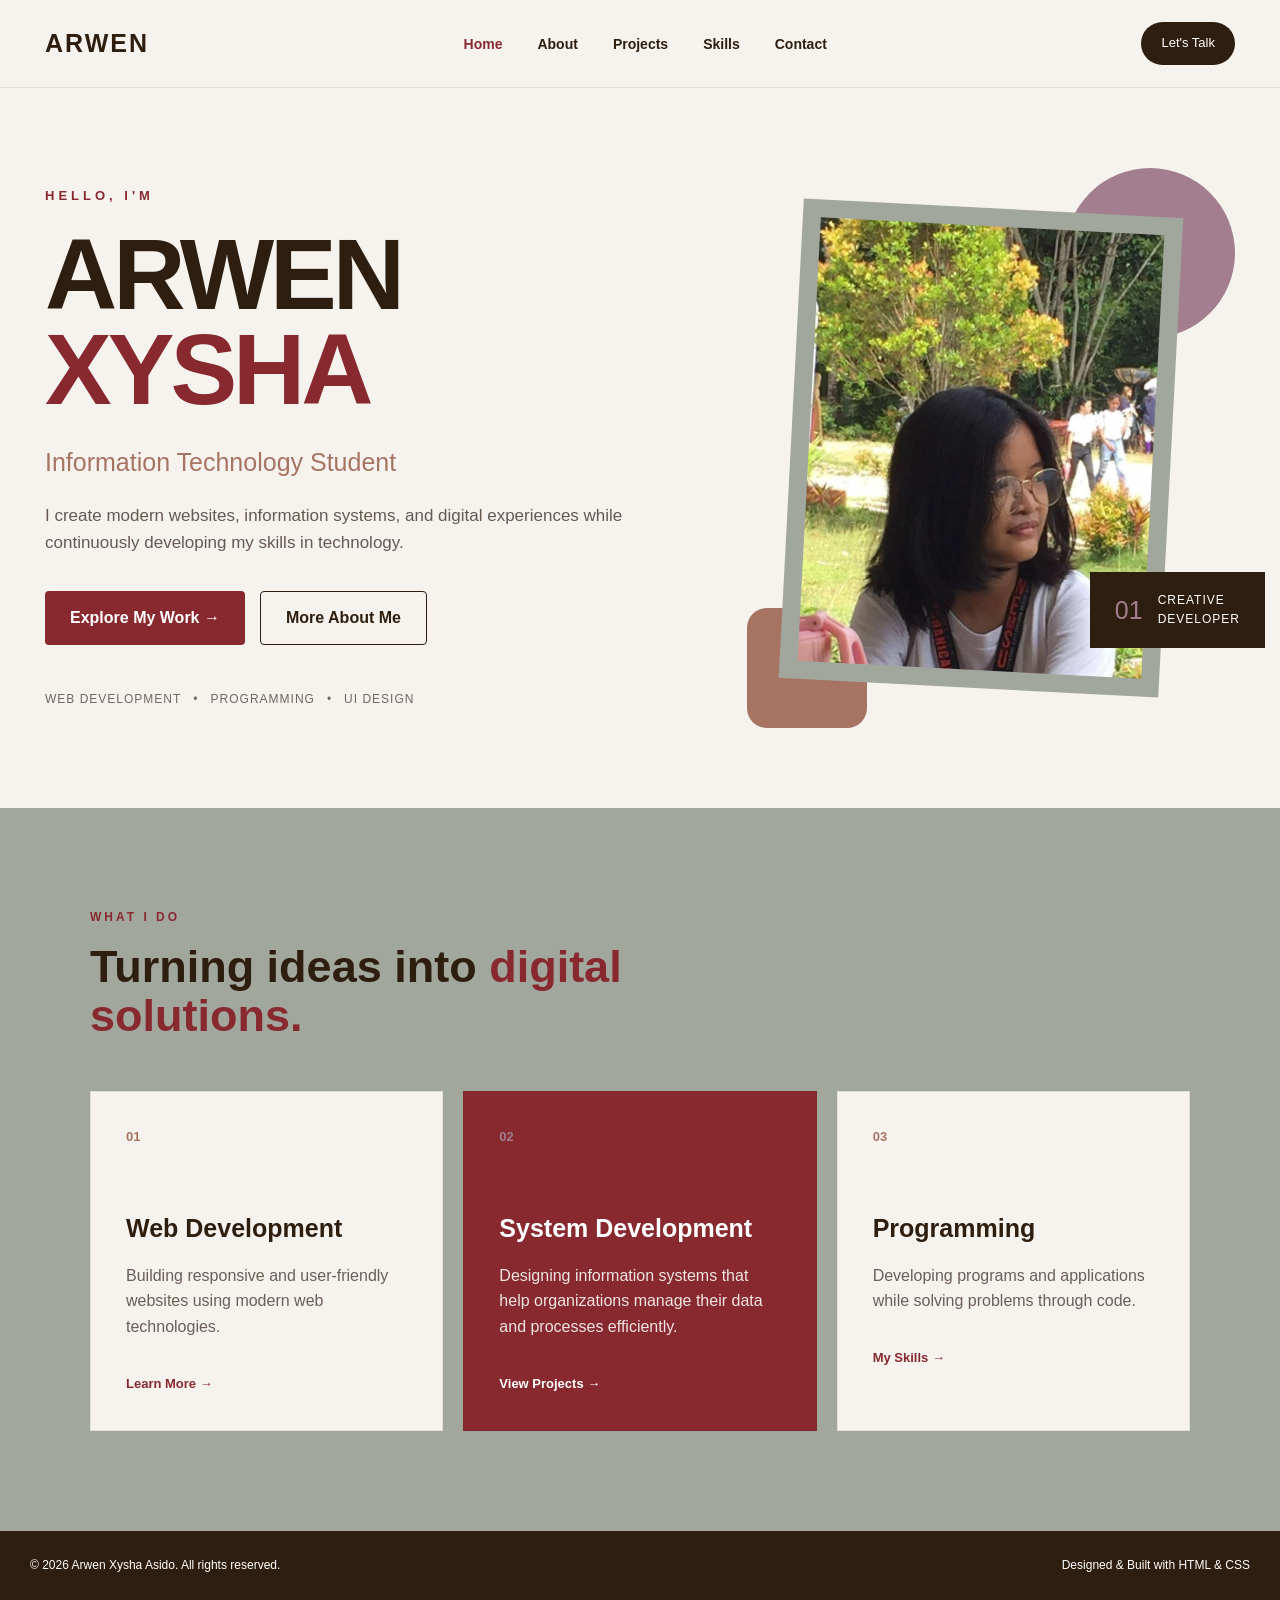
==== index.html @ 7ad093fd "Add files via upload" ====
<!DOCTYPE html>
<html lang="en">

<head>
    <meta charset="UTF-8">
    <meta name="viewport" content="width=device-width, initial-scale=1.0">
    <title>Portfolio | Home</title>

    <link rel="stylesheet" href="css/style.css">
</head>

<body>

    <!-- NAVIGATION -->

    <header>
        <nav class="navbar">

            <a href="index.html" class="logo">
                ARWEN<span></span>
            </a>

            <ul class="nav-links">
                <li><a href="index.html" class="active">Home</a></li>
                <li><a href="about.html">About</a></li>
                <li><a href="projects.html">Projects</a></li>
                <li><a href="skills.html">Skills</a></li>
                <li><a href="contact.html">Contact</a></li>
            </ul>

            <a href="contact.html" class="nav-button">
                Let's Talk
            </a>

        </nav>
    </header>


    <!-- HERO -->

    <main>

        <section class="hero">

            <div class="hero-content">

                <p class="small-title">
                    HELLO, I'M
                </p>

                <h1>
                    ARWEN <span>XYSHA</span>
                </h1>

                <h2>
                    Information Technology Student
                </h2>

                <p class="hero-description">
                    I create modern websites, information systems,
                    and digital experiences while continuously
                    developing my skills in technology.
                </p>

                <div class="hero-buttons">

                    <a href="projects.html" class="primary-btn">
                        Explore My Work →
                    </a>

                    <a href="about.html" class="secondary-btn">
                        More About Me
                    </a>

                </div>

                <div class="social-text">
                    <span>Web Development</span>
                    <span>•</span>
                    <span>Programming</span>
                    <span>•</span>
                    <span>UI Design</span>
                </div>

            </div>


            <!-- PROFILE -->

            <div class="hero-profile">

                <div class="decor decor-one"></div>
                <div class="decor decor-two"></div>

                <div class="profile-frame">

                    <img
                        src="profile photo.jpg"
                        alt="Profile Picture"
                    >

                </div>

                <div class="profile-label">
                    <span>01</span>
                    <p>Creative<br>Developer</p>
                </div>

            </div>

        </section>


        <!-- INTRODUCTION -->

        <section class="intro-section">

            <div class="section-title">

                <p>WHAT I DO</p>

                <h2>
                    Turning ideas into
                    <span>digital solutions.</span>
                </h2>

            </div>


            <div class="service-grid">

                <div class="service-card">

                    <div class="service-number">
                        01
                    </div>

                    <h3>
                        Web Development
                    </h3>

                    <p>
                        Building responsive and user-friendly
                        websites using modern web technologies.
                    </p>

                    <a href="skills.html">
                        Learn More →
                    </a>

                </div>


                <div class="service-card featured">

                    <div class="service-number">
                        02
                    </div>

                    <h3>
                        System Development
                    </h3>

                    <p>
                        Designing information systems that help
                        organizations manage their data and
                        processes efficiently.
                    </p>

                    <a href="projects.html">
                        View Projects →
                    </a>

                </div>


                <div class="service-card">

                    <div class="service-number">
                        03
                    </div>

                    <h3>
                        Programming
                    </h3>

                    <p>
                        Developing programs and applications
                        while solving problems through code.
                    </p>

                    <a href="skills.html">
                        My Skills →
                    </a>

                </div>

            </div>

        </section>

    </main>


    <!-- FOOTER -->

    <footer>

        <p>
            © 2026 Arwen Xysha Asido. All rights reserved.
        </p>

        <p>
            Designed & Built with HTML & CSS
        </p>

    </footer>

</body>

</html>
---- css/style.css ----
/* =====================================
   COLOR PALETTE
===================================== */

:root {

    --sage: #A2A79E;

    --mauve: #A27E8E;

    --brown: #A77464;

    --burgundy: #88292F;

    --dark: #2E1E0F;

    --cream: #F6F3EF;

    --white: #FFFFFF;

}


/* =====================================
   RESET
===================================== */

* {
    margin: 0;
    padding: 0;
    box-sizing: border-box;
}

html {
    scroll-behavior: smooth;
}

body {

    font-family:
        Arial,
        Helvetica,
        sans-serif;

    background: var(--cream);

    color: var(--dark);

    line-height: 1.6;
}

a {
    text-decoration: none;
    color: inherit;
}


/* =====================================
   NAVIGATION
===================================== */

header {

    width: 100%;

    background:
        rgba(246, 243, 239, 0.95);

    border-bottom:
        1px solid rgba(46, 30, 15, 0.1);

    position: sticky;

    top: 0;

    z-index: 1000;

}

.navbar {

    max-width: 1250px;

    margin: auto;

    padding:
        22px 30px;

    display: flex;

    justify-content:
        space-between;

    align-items: center;

}


.logo {

    font-size: 25px;

    font-weight: 900;

    letter-spacing: 2px;

}

.logo span {
    color: var(--burgundy);
}


.nav-links {

    display: flex;

    gap: 35px;

    list-style: none;

}

.nav-links a {

    font-size: 14px;

    font-weight: 600;

    color: var(--dark);

    transition: 0.3s;

}

.nav-links a:hover,
.nav-links a.active {

    color: var(--burgundy);

}


.nav-button {

    padding:
        11px 20px;

    background:
        var(--dark);

    color:
        var(--white);

    border-radius:
        30px;

    font-size:
        13px;

    transition:
        0.3s;

}

.nav-button:hover {
    background: var(--burgundy);
}


/* =====================================
   HERO
===================================== */

.hero {

    max-width:
        1250px;

    min-height:
        720px;

    margin:
        auto;

    padding:
        80px 30px;

    display:
        grid;

    grid-template-columns:
        1.1fr 0.9fr;

    align-items:
        center;

    gap:
        60px;

}


.small-title {

    color:
        var(--burgundy);

    font-size:
        13px;

    font-weight:
        bold;

    letter-spacing:
        4px;

    margin-bottom:
        20px;

}


.hero h1 {

    font-size:
        clamp(55px, 8vw, 100px);

    line-height:
        0.95;

    letter-spacing:
        -4px;

    margin-bottom:
        25px;

}


.hero h1 span {
    color:
        var(--burgundy);
}


.hero h2 {

    font-size:
        25px;

    font-weight:
        500;

    color:
        var(--brown);

    margin-bottom:
        20px;

}


.hero-description {

    max-width:
        580px;

    color:
        #665950;

    font-size:
        17px;

}


.hero-buttons {

    display:
        flex;

    gap:
        15px;

    margin-top:
        35px;

}


.primary-btn {

    background:
        var(--burgundy);

    color:
        var(--white);

    padding:
        14px 25px;

    border-radius:
        4px;

    font-weight:
        bold;

    transition:
        0.3s;

}

.primary-btn:hover {

    background:
        var(--dark);

    transform:
        translateY(-3px);

}


.secondary-btn {

    border:
        1px solid var(--dark);

    padding:
        13px 25px;

    border-radius:
        4px;

    font-weight:
        bold;

    transition:
        0.3s;

}

.secondary-btn:hover {

    background:
        var(--dark);

    color:
        var(--white);

}


.social-text {

    display:
        flex;

    gap:
        12px;

    margin-top:
        45px;

    color:
        #74665d;

    font-size:
        12px;

    text-transform:
        uppercase;

    letter-spacing:
        1px;

}


/* =====================================
   PROFILE
===================================== */

.hero-profile {

    position:
        relative;

    display:
        flex;

    justify-content:
        center;

    align-items:
        center;

}


.profile-frame {

    width:
        380px;

    height:
        480px;

    background:
        var(--sage);

    padding:
        18px;

    transform:
        rotate(3deg);

    position:
        relative;

    z-index:
        2;

}


.profile-frame img {

    width:
        100%;

    height:
        100%;

    object-fit:
        cover;

}


.decor {

    position:
        absolute;

    z-index:
        1;

}


.decor-one {

    width:
        170px;

    height:
        170px;

    background:
        var(--mauve);

    border-radius:
        50%;

    top:
        -40px;

    right:
        0;

}


.decor-two {

    width:
        120px;

    height:
        120px;

    background:
        var(--brown);

    bottom:
        -40px;

    left:
        20px;

    border-radius:
        20px;

}


.profile-label {

    position:
        absolute;

    z-index:
        3;

    right:
        -30px;

    bottom:
        40px;

    background:
        var(--dark);

    color:
        var(--white);

    padding:
        18px 25px;

    display:
        flex;

    align-items:
        center;

    gap:
        15px;

}


.profile-label span {

    font-size:
        25px;

    color:
        var(--mauve);

}


.profile-label p {

    font-size:
        12px;

    text-transform:
        uppercase;

    letter-spacing:
        1px;

}


/* =====================================
   INTRO SECTION
===================================== */

.intro-section {

    background:
        var(--sage);

    padding:
        100px 30px;

}


.section-title {

    max-width:
        1100px;

    margin:
        auto auto 50px;

}


.section-title p,
.section-label {

    color:
        var(--burgundy);

    font-size:
        12px;

    font-weight:
        bold;

    letter-spacing:
        3px;

    margin-bottom:
        15px;

}


.section-title h2 {

    max-width:
        700px;

    font-size:
        45px;

    line-height:
        1.1;

}


.section-title h2 span {

    color:
        var(--burgundy);

}


.service-grid {

    max-width:
        1100px;

    margin:
        auto;

    display:
        grid;

    grid-template-columns:
        repeat(3, 1fr);

    gap:
        20px;

}


.service-card {

    background:
        var(--cream);

    padding:
        35px;

    min-height:
        300px;

    border:
        1px solid rgba(46, 30, 15, 0.1);

    transition:
        0.3s;

}


.service-card:hover {

    transform:
        translateY(-8px);

}


.service-card.featured {

    background:
        var(--burgundy);

    color:
        var(--white);

}


.service-number {

    font-size:
        13px;

    color:
        var(--brown);

    font-weight:
        bold;

    margin-bottom:
        60px;

}


.featured .service-number {
    color:
        var(--mauve);
}


.service-card h3 {

    font-size:
        25px;

    margin-bottom:
        15px;

}


.service-card p {

    color:
        #6c5e55;

    margin-bottom:
        30px;

}


.featured p {
    color:
        #eee5e3;
}


.service-card a {

    color:
        var(--burgundy);

    font-weight:
        bold;

    font-size:
        13px;

}


.featured a {
    color:
        var(--white);
}


/* =====================================
   PAGE INTRO
===================================== */

.page-intro {

    max-width:
        1100px;

    margin:
        auto;

    padding:
        100px 30px 70px;

}


.page-intro p {

    color:
        var(--burgundy);

    font-size:
        12px;

    letter-spacing:
        4px;

    font-weight:
        bold;

}


.page-intro h1 {

    font-size:
        clamp(50px, 8vw, 85px);

    line-height:
        1;

    letter-spacing:
        -3px;

    margin-top:
        20px;

}


.page-intro h1 span {

    color:
        var(--burgundy);

}


/* =====================================
   ABOUT
===================================== */

.about-container {

    max-width:
        1100px;

    margin:
        auto;

    padding:
        30px 30px 100px;

    display:
        grid;

    grid-template-columns:
        400px 1fr;

    gap:
        70px;

    align-items:
        center;

}


.about-image {

    background:
        var(--mauve);

    padding:
        15px;

}


.about-image img {

    width:
        100%;

    height:
        500px;

    object-fit:
        cover;

}


.about-content h2 {

    font-size:
        35px;

    line-height:
        1.2;

    margin-bottom:
        25px;

}


.about-content > p:not(.section-label) {

    color:
        #665950;

    margin-bottom:
        15px;

}


.about-details {

    display:
        grid;

    grid-template-columns:
        repeat(2, 1fr);

    gap:
        20px;

    margin-top:
        35px;

}


.about-details strong {

    color:
        var(--burgundy);

    font-size:
        12px;

    text-transform:
        uppercase;

}


.about-details p {

    font-size:
        14px;

}

/* Social Media Links */
.social-links {
    margin-top: 35px;
    text-align: left;
}

.social-links h3 {
    color: #2E1E0F;
    margin-bottom: 18px;
    font-size: 1.3rem;
}

.social-icons {
    display: flex;
    justify-content: flex-start;
    align-items: center;
    flex-wrap: wrap;
    gap: 12px;
}

.social-icons a {
    text-decoration: none;
    color: #2E1E0F;
    background: #A2A79E;
    padding: 12px 20px;
    border-radius: 30px;
    font-weight: 600;
    transition: 0.3s ease;
}

.social-icons a:hover {
    background: #88292F;
    color: white;
    transform: translateY(-3px);
}
/* =====================================
   PROJECTS
===================================== */

.project-grid {

    max-width:
        1100px;

    margin:
        auto;

    padding:
        20px 30px 100px;

    display:
        grid;

    grid-template-columns:
        repeat(2, 1fr);

    gap:
        20px;

}


.project-card-large {

    min-height:
        390px;

    background:
        var(--sage);

    padding:
        35px;

    display:
        flex;

    flex-direction:
        column;

    justify-content:
        space-between;

    transition:
        0.3s;

}


.project-card-large:hover {

    transform:
        translateY(-8px);

}


.project-card-large.mauve {
    background:
        var(--mauve);
}


.project-card-large.brown {
    background:
        var(--brown);
}


.project-card-large.dark {

    background:
        var(--dark);

    color:
        var(--white);

}


.project-top {

    display:
        flex;

    justify-content:
        space-between;

    font-size:
        11px;

    font-weight:
        bold;

    letter-spacing:
        1px;

}


.project-card-large h2 {

    font-size:
        35px;

    line-height:
        1.1;

    max-width:
        400px;

}


.project-card-large p {

    max-width:
        450px;

    color:
        rgba(46, 30, 15, 0.75);

}


.dark p {
    color:
        #ddd5d0;
}


.project-tags {

    display:
        flex;

    gap:
        8px;

    flex-wrap:
        wrap;

}


.project-tags span {

    border:
        1px solid rgba(46, 30, 15, 0.3);

    padding:
        5px 10px;

    font-size:
        10px;

    text-transform:
        uppercase;

}


.dark .project-tags span {

    border-color:
        rgba(255,255,255,0.3);

}


.project-card-large a {

    font-weight:
        bold;

    font-size:
        13px;

}


/* =====================================
   SKILLS
===================================== */

.skills-container {

    max-width:
        1100px;

    margin:
        auto;

    padding:
        20px 30px 100px;

    display:
        grid;

    grid-template-columns:
        1fr 1fr;

    gap:
        25px;

}


.skills-box {

    background:
        var(--sage);

    padding:
        40px;

}


.soft-box {

    background:
        var(--dark);

    color:
        var(--white);

}


.skills-box h2 {

    font-size:
        35px;

    margin-bottom:
        40px;

}


.skill-item {

    margin-bottom:
        25px;

    position:
        relative;

}


.skill-item > div:first-child {

    font-weight:
        bold;

}


.skill-item strong {

    position:
        absolute;

    right:
        0;

    top:
        0;

    font-size:
        12px;

}


.skill-line {

    width:
        100%;

    height:
        7px;

    background:
        rgba(46,30,15,0.2);

    margin-top:
        8px;

}


.skill-line span {

    display:
        block;

    height:
        100%;

    background:
        var(--burgundy);

}


.soft-grid {

    display:
        grid;

    grid-template-columns:
        repeat(2, 1fr);

    gap:
        10px;

}


.soft-grid div {

    padding:
        18px;

    background:
        rgba(255,255,255,0.08);

    border-left:
        3px solid var(--mauve);

}


/* =====================================
   CONTACT
===================================== */

.contact-container {

    max-width:
        1100px;

    margin:
        auto;

    padding:
        20px 30px 100px;

    display:
        grid;

    grid-template-columns:
        1fr 1fr;

    gap:
        70px;

}


.contact-info h2 {

    font-size:
        45px;

    line-height:
        1.1;

    margin-bottom:
        25px;

}


.contact-info > p:not(.section-label) {

    color:
        #665950;

}


.contact-detail {

    margin-top:
        30px;

    padding-bottom:
        15px;

    border-bottom:
        1px solid rgba(46,30,15,0.15);

}


.contact-detail span {

    display:
        block;

    color:
        var(--burgundy);

    font-size:
        11px;

    font-weight:
        bold;

    text-transform:
        uppercase;

}


.contact-detail strong {

    font-size:
        15px;

}


.contact-form {

    background:
        var(--sage);

    padding:
        40px;

}


.contact-form label {

    display:
        block;

    font-size:
        12px;

    font-weight:
        bold;

    margin-bottom:
        7px;

}


.contact-form input,
.contact-form textarea {

    width:
        100%;

    padding:
        14px;

    margin-bottom:
        20px;

    border:
        1px solid rgba(46,30,15,0.2);

    background:
        var(--cream);

    font-family:
        inherit;

    outline:
        none;

}


.contact-form input:focus,
.contact-form textarea:focus {

    border-color:
        var(--burgundy);

}


.contact-form button {

    width:
        100%;

    padding:
        15px;

    border:
        none;

    background:
        var(--burgundy);

    color:
        var(--white);

    font-weight:
        bold;

    cursor:
        pointer;

    transition:
        0.3s;

}


.contact-form button:hover {

    background:
        var(--dark);

}


/* =====================================
   FOOTER
===================================== */

footer {

    background:
        var(--dark);

    color:
        var(--white);

    padding:
        25px 30px;

    display:
        flex;

    justify-content:
        space-between;

    font-size:
        12px;

}


/* =====================================
   TABLET
===================================== */

@media (max-width: 900px) {

    .nav-button {
        display:
            none;
    }

    .hero {

        grid-template-columns:
            1fr;

        text-align:
            center;

        padding-top:
            60px;

    }

    .hero-description {
        margin:
            auto;
    }

    .hero-buttons,
    .social-text {
        justify-content:
            center;
    }

    .hero-profile {
        order:
            -1;
    }

    .service-grid {

        grid-template-columns:
            1fr;

    }

    .about-container {

        grid-template-columns:
            1fr;

    }

    .about-image {

        max-width:
            400px;

        margin:
            auto;

    }

    .project-grid {

        grid-template-columns:
            1fr;

    }

}


/* =====================================
   MOBILE
===================================== */

@media (max-width: 600px) {

    .navbar {

        flex-direction:
            column;

        gap:
            15px;

        padding:
            15px 20px;

    }


    .nav-links {

        width:
            100%;

        justify-content:
            center;

        gap:
            12px;

        flex-wrap:
            wrap;

    }


    .nav-links a {

        font-size:
            12px;

    }


    .hero {

        padding:
            60px 20px;

    }


    .hero h1 {

        font-size:
            55px;

        letter-spacing:
            -2px;

    }


    .hero h2 {

        font-size:
            20px;

    }


    .hero-description {

        font-size:
            14px;

    }


    .hero-buttons {

        flex-direction:
            column;

    }


    .primary-btn,
    .secondary-btn {

        width:
            100%;

        text-align:
            center;

    }


    .social-text {

        flex-wrap:
            wrap;

        font-size:
            10px;

    }


    .profile-frame {

        width:
            260px;

        height:
            350px;

    }


    .profile-label {

        right:
            -10px;

        bottom:
            20px;

    }


    .decor-one {

        width:
            100px;

        height:
            100px;

    }


    .decor-two {

        width:
            80px;

        height:
            80px;

    }


    .intro-section {

        padding:
            70px 20px;

    }


    .section-title h2 {

        font-size:
            32px;

    }


    .service-card {

        min-height:
            260px;

        padding:
            25px;

    }


    .page-intro {

        padding:
            70px 20px 40px;

    }


    .page-intro h1 {

        font-size:
            48px;

    }


    .about-container,
    .project-grid,
    .skills-container,
    .contact-container {

        padding-left:
            20px;

        padding-right:
            20px;

    }


    .about-content h2 {

        font-size:
            28px;

    }


    .about-details {

        grid-template-columns:
            1fr;

    }


    .project-card-large {

        min-height:
            350px;

        padding:
            25px;

    }


    .project-card-large h2 {

        font-size:
            28px;

    }


    .skills-container,
    .contact-container {

        grid-template-columns:
            1fr;

    }


    .skills-box {

        padding:
            25px;

    }


    .skills-box h2 {

        font-size:
            28px;

    }


    .soft-grid {

        grid-template-columns:
            1fr;

    }


    .contact-info h2 {

        font-size:
            35px;

    }


    .contact-form {

        padding:
            25px;

    }


    footer {

        flex-direction:
            column;

        gap:
            8px;

        text-align:
            center;

    }

}
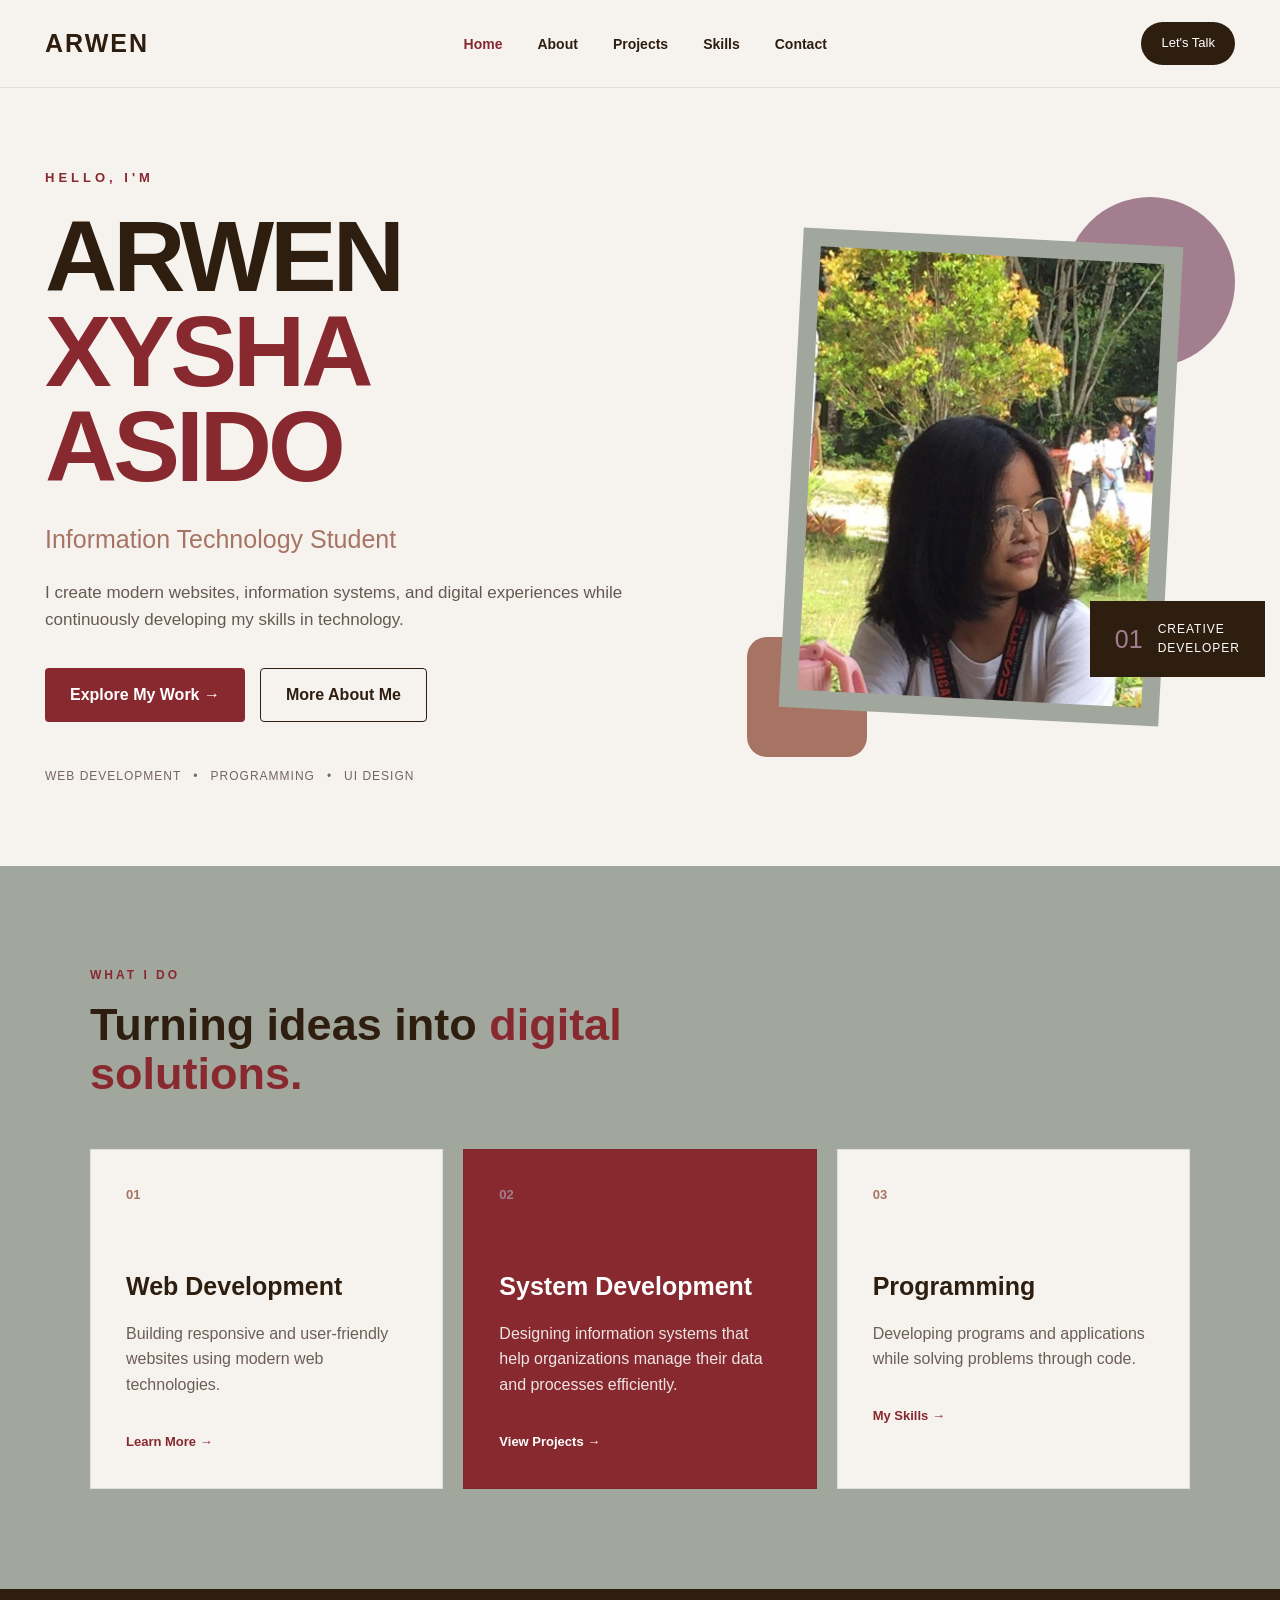
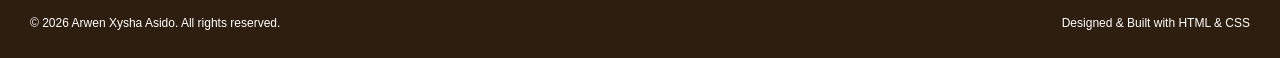
==== commit d5f11038: "Update index.html" ====
--- a/index.html
+++ b/index.html
@@ -49,7 +49,7 @@
                 </p>
 
                 <h1>
-                    ARWEN <span>XYSHA</span>
+                    ARWEN <span>XYSHA </span><span>ASIDO</span>
                 </h1>
 
                 <h2>
@@ -218,4 +218,4 @@
 
 </body>
 
-</html>+</html>
